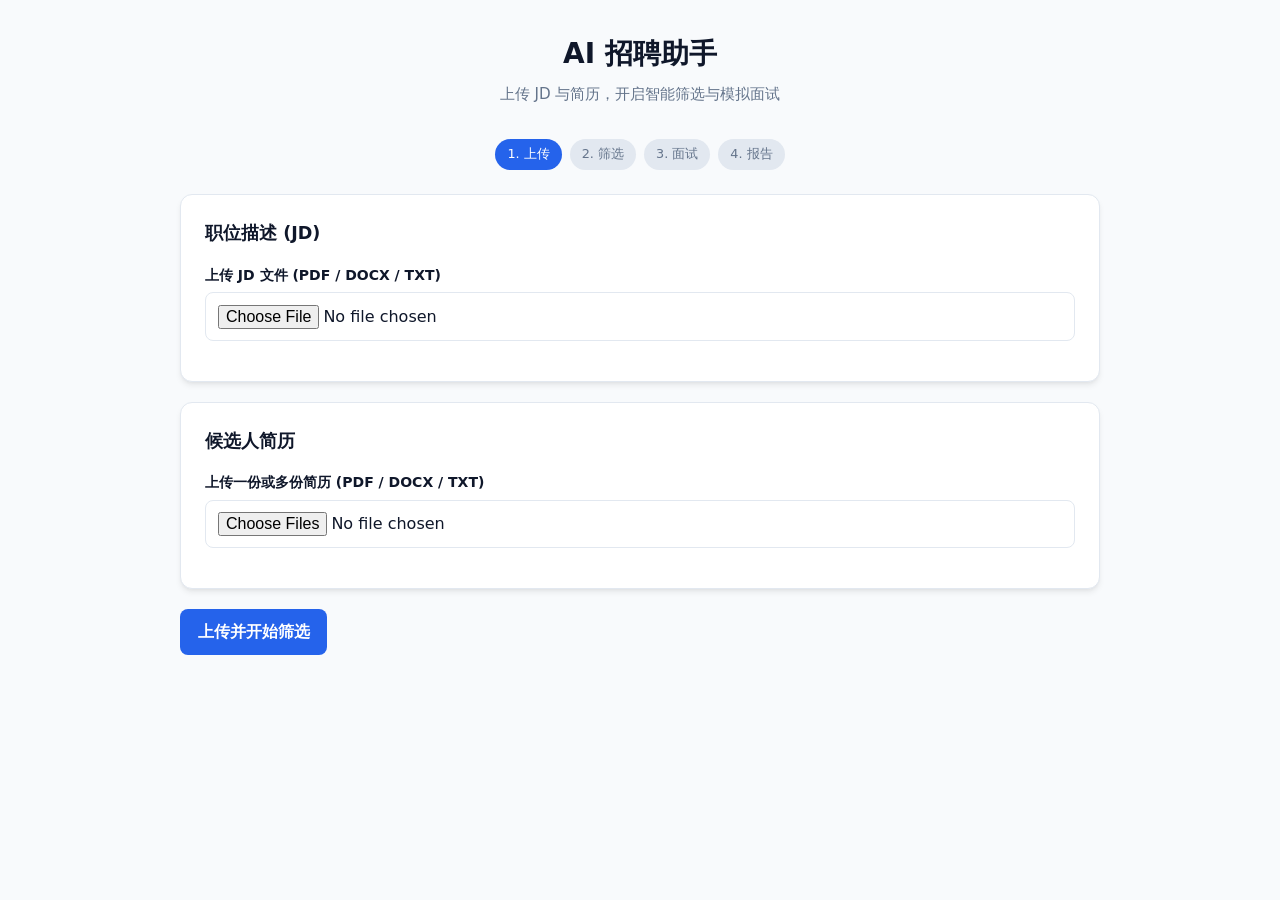
==== static/index.html @ 5da3c69c "MVP方案" ====
<!DOCTYPE html>
<html lang="zh-CN">
<head>
  <meta charset="UTF-8" />
  <meta name="viewport" content="width=device-width, initial-scale=1.0" />
  <title>AI 招聘助手 - 上传</title>
  <link rel="stylesheet" href="/static/css/style.css" />
</head>
<body>
  <div class="container">
    <header>
      <h1>AI 招聘助手</h1>
      <p>上传 JD 与简历，开启智能筛选与模拟面试</p>
    </header>

    <nav class="steps">
      <span class="step active">1. 上传</span>
      <span class="step">2. 筛选</span>
      <span class="step">3. 面试</span>
      <span class="step">4. 报告</span>
    </nav>

    <div class="card">
      <h2>职位描述 (JD)</h2>
      <div class="field">
        <label for="jd-file">上传 JD 文件 (PDF / DOCX / TXT)</label>
        <input type="file" id="jd-file" accept=".pdf,.docx,.txt" />
      </div>
    </div>

    <div class="card">
      <h2>候选人简历</h2>
      <div class="field">
        <label for="resume-files">上传一份或多份简历 (PDF / DOCX / TXT)</label>
        <input type="file" id="resume-files" accept=".pdf,.docx,.txt" multiple />
      </div>
    </div>

    <div class="actions">
      <button id="submit-btn" class="btn btn-primary">上传并开始筛选</button>
    </div>
  </div>

  <script type="module">
    import { showToast, apiRequest } from "/static/js/api.js";

    const submitBtn = document.getElementById("submit-btn");

    submitBtn.addEventListener("click", async () => {
      const jdFile = document.getElementById("jd-file").files[0];
      const resumeFiles = document.getElementById("resume-files").files;

      if (!jdFile) {
        showToast("请先上传 JD 文件", true);
        return;
      }
      if (!resumeFiles.length) {
        showToast("请至少上传一份简历", true);
        return;
      }

      submitBtn.disabled = true;
      submitBtn.innerHTML = '<span class="spinner"></span> 处理中...';

      try {
        const jdForm = new FormData();
        jdForm.append("file", jdFile);
        const job = await apiRequest("/api/jobs", { method: "POST", body: jdForm });

        const resumeForm = new FormData();
        for (const f of resumeFiles) resumeForm.append("files", f);
        await apiRequest(`/api/resumes?job_id=${job.id}`, {
          method: "POST",
          body: resumeForm,
        });

        await apiRequest(`/api/screen/${job.id}`, { method: "POST" });
        window.location.href = `/screening.html?job_id=${job.id}`;
      } catch (err) {
        showToast(err.message, true);
        submitBtn.disabled = false;
        submitBtn.textContent = "上传并开始筛选";
      }
    });
  </script>
</body>
</html>
---- static/css/style.css ----
/* AI Recruitment Assistant - shared styles */
:root {
  --primary: #2563eb;
  --primary-dark: #1d4ed8;
  --bg: #f8fafc;
  --surface: #ffffff;
  --text: #0f172a;
  --muted: #64748b;
  --border: #e2e8f0;
  --success: #16a34a;
  --warning: #d97706;
  --danger: #dc2626;
  --shadow: 0 4px 6px -1px rgb(0 0 0 / 0.08), 0 2px 4px -2px rgb(0 0 0 / 0.06);
  --radius: 12px;
}

* {
  box-sizing: border-box;
  margin: 0;
  padding: 0;
}

body {
  font-family: "Segoe UI", system-ui, -apple-system, sans-serif;
  background: var(--bg);
  color: var(--text);
  line-height: 1.6;
  min-height: 100vh;
}

.container {
  max-width: 960px;
  margin: 0 auto;
  padding: 2rem 1.25rem 3rem;
}

header {
  text-align: center;
  margin-bottom: 2rem;
}

header h1 {
  font-size: 1.75rem;
  font-weight: 700;
  margin-bottom: 0.35rem;
}

header p {
  color: var(--muted);
  font-size: 0.95rem;
}

.card {
  background: var(--surface);
  border: 1px solid var(--border);
  border-radius: var(--radius);
  box-shadow: var(--shadow);
  padding: 1.5rem;
  margin-bottom: 1.25rem;
}

.card h2 {
  font-size: 1.1rem;
  margin-bottom: 1rem;
}

label {
  display: block;
  font-weight: 600;
  font-size: 0.875rem;
  margin-bottom: 0.4rem;
}

input[type="file"],
select,
textarea {
  width: 100%;
  padding: 0.65rem 0.75rem;
  border: 1px solid var(--border);
  border-radius: 8px;
  font: inherit;
  background: #fff;
}

textarea {
  min-height: 100px;
  resize: vertical;
}

.field {
  margin-bottom: 1rem;
}

.btn {
  display: inline-flex;
  align-items: center;
  justify-content: center;
  gap: 0.4rem;
  padding: 0.65rem 1.1rem;
  border: none;
  border-radius: 8px;
  font: inherit;
  font-weight: 600;
  cursor: pointer;
  transition: background 0.15s, opacity 0.15s;
}

.btn:disabled {
  opacity: 0.55;
  cursor: not-allowed;
}

.btn-primary {
  background: var(--primary);
  color: #fff;
}

.btn-primary:hover:not(:disabled) {
  background: var(--primary-dark);
}

.btn-secondary {
  background: #e2e8f0;
  color: var(--text);
}

.btn-danger {
  background: var(--danger);
  color: #fff;
}

.actions {
  display: flex;
  flex-wrap: wrap;
  gap: 0.75rem;
  margin-top: 1rem;
}

.toast {
  position: fixed;
  bottom: 1.5rem;
  right: 1.5rem;
  background: #1e293b;
  color: #fff;
  padding: 0.75rem 1rem;
  border-radius: 8px;
  font-size: 0.875rem;
  opacity: 0;
  transform: translateY(8px);
  transition: all 0.2s;
  z-index: 1000;
  max-width: 360px;
}

.toast.show {
  opacity: 1;
  transform: translateY(0);
}

.toast.error {
  background: var(--danger);
}

.spinner {
  display: inline-block;
  width: 1rem;
  height: 1rem;
  border: 2px solid rgba(255, 255, 255, 0.35);
  border-top-color: #fff;
  border-radius: 50%;
  animation: spin 0.7s linear infinite;
}

@keyframes spin {
  to { transform: rotate(360deg); }
}

table {
  width: 100%;
  border-collapse: collapse;
  font-size: 0.9rem;
}

th, td {
  padding: 0.75rem;
  text-align: left;
  border-bottom: 1px solid var(--border);
  vertical-align: top;
}

th {
  font-size: 0.8rem;
  text-transform: uppercase;
  letter-spacing: 0.03em;
  color: var(--muted);
}

.badge {
  display: inline-block;
  padding: 0.15rem 0.55rem;
  border-radius: 999px;
  font-size: 0.75rem;
  font-weight: 600;
}

.badge-success {
  background: #dcfce7;
  color: var(--success);
}

.badge-warning {
  background: #fef3c7;
  color: var(--warning);
}

.badge-muted {
  background: #f1f5f9;
  color: var(--muted);
}

.score {
  font-weight: 700;
  font-size: 1.1rem;
}

.score-high { color: var(--success); }
.score-mid { color: var(--warning); }
.score-low { color: var(--danger); }

/* Chat UI */
.chat-layout {
  display: flex;
  flex-direction: column;
  height: calc(100vh - 180px);
  min-height: 420px;
}

.chat-meta {
  display: flex;
  flex-wrap: wrap;
  gap: 1rem;
  font-size: 0.875rem;
  color: var(--muted);
  margin-bottom: 0.75rem;
}

.chat-window {
  flex: 1;
  overflow-y: auto;
  border: 1px solid var(--border);
  border-radius: var(--radius);
  padding: 1rem;
  background: #f1f5f9;
  margin-bottom: 1rem;
}

.message {
  max-width: 85%;
  padding: 0.75rem 1rem;
  border-radius: 12px;
  margin-bottom: 0.75rem;
  white-space: pre-wrap;
  word-break: break-word;
}

.message.assistant {
  background: #fff;
  border: 1px solid var(--border);
  margin-right: auto;
}

.message.user {
  background: var(--primary);
  color: #fff;
  margin-left: auto;
}

.message.system {
  background: transparent;
  color: var(--muted);
  font-size: 0.8rem;
  text-align: center;
  max-width: 100%;
}

.chat-input-row {
  display: flex;
  gap: 0.75rem;
}

.chat-input-row textarea {
  flex: 1;
  min-height: 56px;
}

/* Report */
.report-grid {
  display: grid;
  gap: 1rem;
}

.report-section h3 {
  font-size: 0.95rem;
  margin-bottom: 0.5rem;
  color: var(--primary);
}

.report-section p {
  color: var(--text);
}

.report-section ul {
  padding-left: 1.25rem;
}

.recommendation {
  font-size: 1.25rem;
  font-weight: 700;
  text-transform: uppercase;
}

.recommendation.hire { color: var(--success); }
.recommendation.hold { color: var(--warning); }
.recommendation.reject { color: var(--danger); }

.steps {
  display: flex;
  justify-content: center;
  gap: 0.5rem;
  margin-bottom: 1.5rem;
  flex-wrap: wrap;
}

.step {
  padding: 0.35rem 0.75rem;
  border-radius: 999px;
  font-size: 0.8rem;
  background: #e2e8f0;
  color: var(--muted);
}

.step.active {
  background: var(--primary);
  color: #fff;
}

@media (max-width: 640px) {
  .container { padding: 1rem; }
  table { font-size: 0.8rem; }
  th, td { padding: 0.5rem; }
}
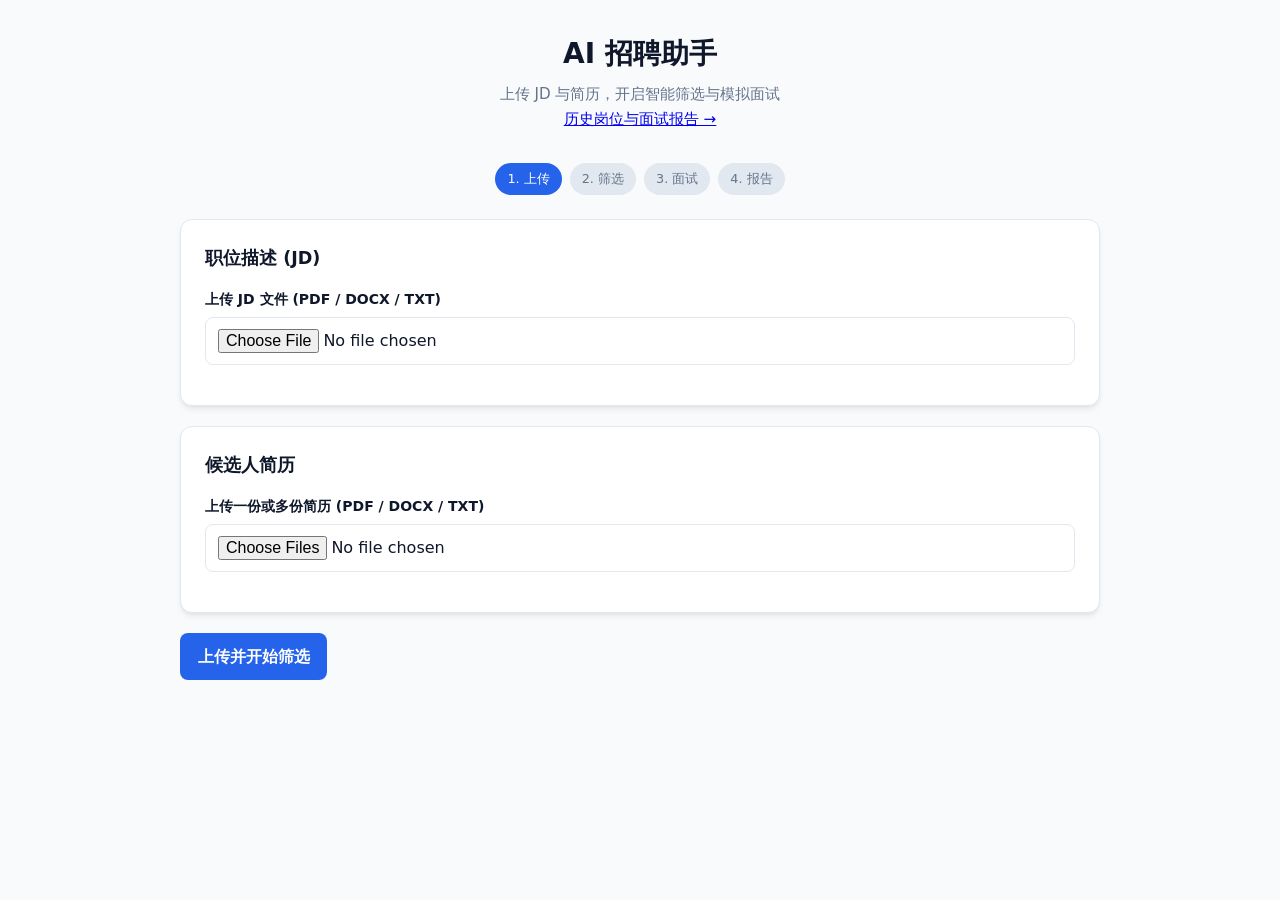
==== commit 3c8212d5: "持久化列表 + 打分可追踪 + 输入安全" ====
--- a/static/index.html
+++ b/static/index.html
@@ -11,6 +11,7 @@
     <header>
       <h1>AI 招聘助手</h1>
       <p>上传 JD 与简历，开启智能筛选与模拟面试</p>
+      <p><a href="/history.html">历史岗位与面试报告 →</a></p>
     </header>
 
     <nav class="steps">
--- a/static/css/style.css
+++ b/static/css/style.css
@@ -293,6 +293,124 @@
   min-height: 56px;
 }
 
+/* Interview layout with live sidebar */
+.interview-page .container {
+  max-width: 1200px;
+}
+
+.interview-grid {
+  display: grid;
+  grid-template-columns: 1fr 280px;
+  gap: 1rem;
+  align-items: start;
+}
+
+@media (max-width: 900px) {
+  .interview-grid {
+    grid-template-columns: 1fr;
+  }
+  .live-sidebar.collapsed .live-content {
+    display: none;
+  }
+}
+
+.typing-indicator {
+  font-size: 0.85rem;
+  color: var(--muted);
+  margin-bottom: 0.5rem;
+  font-style: italic;
+}
+
+.typing-indicator.hidden {
+  display: none;
+}
+
+.live-sidebar {
+  position: sticky;
+  top: 1rem;
+}
+
+.live-sidebar.collapsed {
+  min-height: auto;
+}
+
+.live-header {
+  display: flex;
+  justify-content: space-between;
+  align-items: center;
+  margin-bottom: 0.75rem;
+}
+
+.live-header h3 {
+  font-size: 1rem;
+  margin: 0;
+}
+
+.btn-sm {
+  padding: 0.25rem 0.5rem;
+  font-size: 0.75rem;
+}
+
+.live-scores {
+  display: grid;
+  grid-template-columns: 1fr 1fr;
+  gap: 0.5rem;
+  margin-bottom: 1rem;
+}
+
+.live-score-item {
+  background: #f1f5f9;
+  border-radius: var(--radius);
+  padding: 0.5rem;
+  text-align: center;
+}
+
+.live-score-item .label {
+  display: block;
+  font-size: 0.7rem;
+  color: var(--muted);
+}
+
+.live-score-item .value {
+  font-size: 1.5rem;
+  font-weight: 700;
+  color: var(--primary);
+}
+
+.live-section h4 {
+  font-size: 0.85rem;
+  margin: 0.5rem 0 0.25rem;
+  color: var(--primary);
+}
+
+.live-section ul {
+  font-size: 0.8rem;
+  padding-left: 1rem;
+  margin: 0;
+}
+
+.live-placeholder,
+.live-updated {
+  font-size: 0.8rem;
+  color: var(--muted);
+}
+
+.eval-log-item {
+  border-left: 3px solid var(--border);
+  padding: 0.5rem 0.75rem;
+  margin-bottom: 0.5rem;
+  background: #f8fafc;
+  font-size: 0.85rem;
+}
+
+.eval-log-item.weak {
+  border-left-color: var(--danger);
+}
+
+.eval-log-item.mismatch {
+  border-left-color: var(--warning);
+}
+
 /* Report */
 .report-grid {
   display: grid;
@@ -322,6 +440,103 @@
 .recommendation.hire { color: var(--success); }
 .recommendation.hold { color: var(--warning); }
 .recommendation.reject { color: var(--danger); }
+
+.hidden { display: none; }
+
+.muted { color: var(--muted); }
+.small { font-size: 0.8rem; }
+
+.decision-summary {
+  margin: 0.5rem 0;
+  font-size: 0.875rem;
+  color: var(--text);
+}
+
+.dim-bars { margin: 0.5rem 0; }
+.dim-row {
+  display: grid;
+  grid-template-columns: 48px 1fr 28px;
+  gap: 0.5rem;
+  align-items: center;
+  font-size: 0.75rem;
+  margin-bottom: 0.25rem;
+}
+.dim-track {
+  height: 6px;
+  background: #e2e8f0;
+  border-radius: 999px;
+  overflow: hidden;
+}
+.dim-fill {
+  height: 100%;
+  background: var(--primary);
+  border-radius: 999px;
+}
+
+.skill-tags { display: flex; flex-wrap: wrap; gap: 0.35rem; margin: 0.5rem 0; }
+.skill-tag {
+  background: #eff6ff;
+  color: var(--primary);
+  padding: 0.15rem 0.5rem;
+  border-radius: 999px;
+  font-size: 0.75rem;
+}
+
+.detail-panel {
+  background: #f8fafc;
+  border-radius: 8px;
+  padding: 1rem;
+  margin: 0.25rem 0;
+}
+.detail-panel h4 {
+  font-size: 0.9rem;
+  margin: 0.75rem 0 0.35rem;
+  color: var(--primary);
+}
+.followup-list, .reason-list, .gap-list {
+  padding-left: 1.25rem;
+  font-size: 0.875rem;
+}
+.followup-list li { margin-bottom: 0.65rem; }
+
+.drawer-overlay {
+  display: none;
+  position: fixed;
+  inset: 0;
+  background: rgba(0,0,0,0.45);
+  z-index: 200;
+  align-items: center;
+  justify-content: center;
+  padding: 1rem;
+}
+.drawer {
+  max-width: 720px;
+  width: 100%;
+  max-height: 85vh;
+  display: flex;
+  flex-direction: column;
+  margin: 0;
+}
+.drawer-header {
+  display: flex;
+  justify-content: space-between;
+  align-items: center;
+  margin-bottom: 0.75rem;
+}
+.drawer-body {
+  overflow-y: auto;
+  flex: 1;
+}
+.question-card {
+  border: 1px solid var(--border);
+  border-radius: 8px;
+  padding: 0.75rem 1rem;
+  margin-bottom: 0.75rem;
+  background: #fff;
+}
+.q-head { display: flex; gap: 0.5rem; align-items: center; margin-bottom: 0.35rem; }
+.q-num { font-weight: 700; color: var(--primary); }
+.q-text { margin-bottom: 0.35rem; }
 
 .steps {
   display: flex;
@@ -344,6 +559,32 @@
   color: #fff;
 }
 
+.timeline-item {
+  border-left: 3px solid var(--primary);
+  padding: 0.5rem 0.75rem;
+  margin-bottom: 0.75rem;
+  background: #f8fafc;
+  font-size: 0.85rem;
+}
+.timeline-item.weak { border-left-color: var(--danger); }
+.adjustment-list {
+  margin: 0.5rem 0 0;
+  padding-left: 1.25rem;
+  font-size: 0.8rem;
+}
+.delta {
+  display: inline-block;
+  font-weight: 700;
+  font-size: 0.75rem;
+  padding: 0.1rem 0.35rem;
+  border-radius: 4px;
+}
+.delta.positive { background: #dcfce7; color: var(--success); }
+.delta.negative { background: #fee2e2; color: var(--danger); }
+.delta.neutral { background: #e2e8f0; color: var(--muted); }
+.clickable-row { cursor: pointer; }
+.clickable-row:hover { background: #f1f5f9; }
+
 @media (max-width: 640px) {
   .container { padding: 1rem; }
   table { font-size: 0.8rem; }
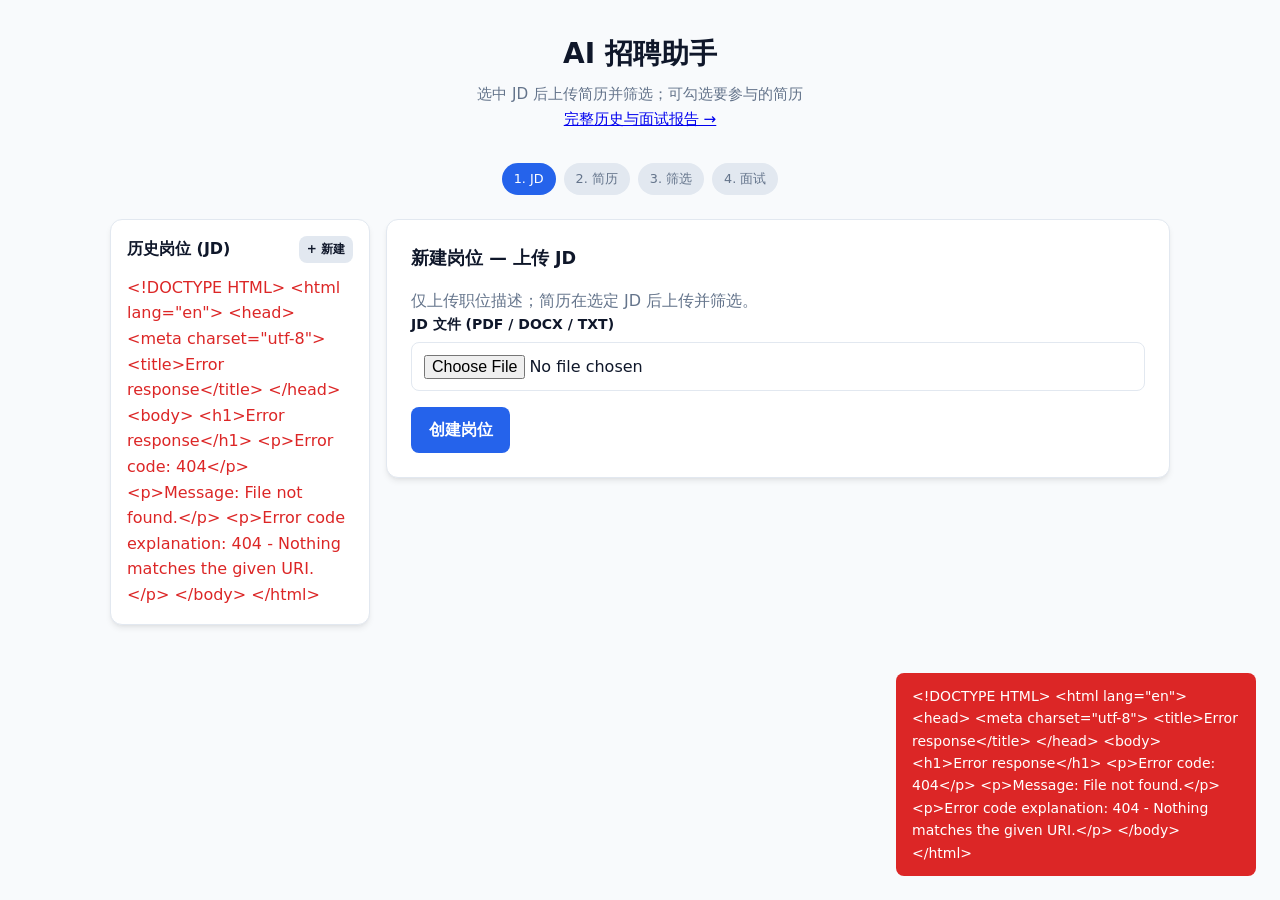
==== commit 69ecd311: "新增历史岗位列表" ====
--- a/static/index.html
+++ b/static/index.html
@@ -7,82 +7,79 @@
   <link rel="stylesheet" href="/static/css/style.css" />
 </head>
 <body>
-  <div class="container">
+  <div class="container home-page">
     <header>
       <h1>AI 招聘助手</h1>
-      <p>上传 JD 与简历，开启智能筛选与模拟面试</p>
-      <p><a href="/history.html">历史岗位与面试报告 →</a></p>
+      <p>选中 JD 后上传简历并筛选；可勾选要参与的简历</p>
+      <p><a href="/history.html">完整历史与面试报告 →</a></p>
     </header>
 
     <nav class="steps">
-      <span class="step active">1. 上传</span>
-      <span class="step">2. 筛选</span>
-      <span class="step">3. 面试</span>
-      <span class="step">4. 报告</span>
+      <span class="step active">1. JD</span>
+      <span class="step">2. 简历</span>
+      <span class="step">3. 筛选</span>
+      <span class="step">4. 面试</span>
     </nav>
 
-    <div class="card">
-      <h2>职位描述 (JD)</h2>
-      <div class="field">
-        <label for="jd-file">上传 JD 文件 (PDF / DOCX / TXT)</label>
-        <input type="file" id="jd-file" accept=".pdf,.docx,.txt" />
-      </div>
-    </div>
+    <div class="home-layout">
+      <aside class="card job-sidebar" id="job-sidebar">
+        <div class="sidebar-header">
+          <h2>历史岗位 (JD)</h2>
+          <button type="button" id="new-job-btn" class="btn btn-secondary btn-sm">+ 新建</button>
+        </div>
+        <div id="job-list" class="job-list">
+          <p class="muted">加载中...</p>
+        </div>
+      </aside>
 
-    <div class="card">
-      <h2>候选人简历</h2>
-      <div class="field">
-        <label for="resume-files">上传一份或多份简历 (PDF / DOCX / TXT)</label>
-        <input type="file" id="resume-files" accept=".pdf,.docx,.txt" multiple />
-      </div>
-    </div>
+      <main class="home-main">
+        <div id="panel-new" class="home-panel">
+          <div class="card">
+            <h2>新建岗位 — 上传 JD</h2>
+            <p class="muted">仅上传职位描述；简历在选定 JD 后上传并筛选。</p>
+            <div class="field">
+              <label for="jd-file">JD 文件 (PDF / DOCX / TXT)</label>
+              <input type="file" id="jd-file" accept=".pdf,.docx,.txt" />
+            </div>
+            <div class="actions">
+              <button id="submit-new-btn" class="btn btn-primary">创建岗位</button>
+            </div>
+          </div>
+        </div>
 
-    <div class="actions">
-      <button id="submit-btn" class="btn btn-primary">上传并开始筛选</button>
+        <div id="panel-existing" class="home-panel hidden">
+          <div class="card" id="selected-job-card">
+            <h2 id="selected-job-title">—</h2>
+            <p class="muted" id="selected-job-meta"></p>
+            <p id="selected-job-summary" class="jd-summary-preview"></p>
+          </div>
+
+          <div class="card">
+            <h2>简历与筛选</h2>
+            <p class="muted">上传新简历或勾选已有简历，一次完成筛选。</p>
+            <div class="field">
+              <label for="resume-files-existing">选择文件 (PDF / DOCX / TXT，可多选)</label>
+              <input type="file" id="resume-files-existing" accept=".pdf,.docx,.txt" multiple />
+            </div>
+            <div class="resume-list-header">
+              <h3 class="resume-list-subtitle">参与本次筛选的简历</h3>
+              <label class="select-all-label">
+                <input type="checkbox" id="select-all-resumes" /> 全选
+              </label>
+            </div>
+            <div id="resume-list" class="resume-select-list">
+              <p class="muted">暂无简历，请选择文件后点击「上传并筛选」。</p>
+            </div>
+            <div class="actions">
+              <button id="upload-and-screen-btn" class="btn btn-primary" disabled>上传并筛选</button>
+              <button id="enter-screen-btn" class="btn btn-secondary hidden">查看筛选结果</button>
+            </div>
+          </div>
+        </div>
+      </main>
     </div>
   </div>
 
-  <script type="module">
-    import { showToast, apiRequest } from "/static/js/api.js";
-
-    const submitBtn = document.getElementById("submit-btn");
-
-    submitBtn.addEventListener("click", async () => {
-      const jdFile = document.getElementById("jd-file").files[0];
-      const resumeFiles = document.getElementById("resume-files").files;
-
-      if (!jdFile) {
-        showToast("请先上传 JD 文件", true);
-        return;
-      }
-      if (!resumeFiles.length) {
-        showToast("请至少上传一份简历", true);
-        return;
-      }
-
-      submitBtn.disabled = true;
-      submitBtn.innerHTML = '<span class="spinner"></span> 处理中...';
-
-      try {
-        const jdForm = new FormData();
-        jdForm.append("file", jdFile);
-        const job = await apiRequest("/api/jobs", { method: "POST", body: jdForm });
-
-        const resumeForm = new FormData();
-        for (const f of resumeFiles) resumeForm.append("files", f);
-        await apiRequest(`/api/resumes?job_id=${job.id}`, {
-          method: "POST",
-          body: resumeForm,
-        });
-
-        await apiRequest(`/api/screen/${job.id}`, { method: "POST" });
-        window.location.href = `/screening.html?job_id=${job.id}`;
-      } catch (err) {
-        showToast(err.message, true);
-        submitBtn.disabled = false;
-        submitBtn.textContent = "上传并开始筛选";
-      }
-    });
-  </script>
+  <script type="module" src="/static/js/home.js"></script>
 </body>
 </html>
--- a/static/css/style.css
+++ b/static/css/style.css
@@ -293,6 +293,200 @@
   min-height: 56px;
 }
 
+.voice-transport-bar {
+  display: flex;
+  align-items: center;
+  gap: 1rem;
+  margin-bottom: 0.5rem;
+  font-size: 0.9rem;
+}
+
+.transport-toggle {
+  display: inline-flex;
+  align-items: center;
+  gap: 0.35rem;
+  cursor: pointer;
+}
+
+.voice-status {
+  color: var(--muted);
+  font-size: 0.85rem;
+}
+
+.btn-voice {
+  flex: 1;
+  min-height: 56px;
+  user-select: none;
+  touch-action: none;
+}
+
+.btn-voice.recording {
+  background: #c0392b;
+  border-color: #c0392b;
+}
+
+/* Home page — job history sidebar */
+.home-page.container {
+  max-width: 1100px;
+}
+
+.home-layout {
+  display: grid;
+  grid-template-columns: 260px 1fr;
+  gap: 1rem;
+  align-items: start;
+}
+
+.job-sidebar {
+  padding: 1rem;
+  position: sticky;
+  top: 1rem;
+  max-height: calc(100vh - 2rem);
+  overflow: auto;
+}
+
+.sidebar-header {
+  display: flex;
+  align-items: center;
+  justify-content: space-between;
+  margin-bottom: 0.75rem;
+}
+
+.sidebar-header h2 {
+  font-size: 1rem;
+  margin: 0;
+}
+
+.job-list {
+  display: flex;
+  flex-direction: column;
+  gap: 0.5rem;
+}
+
+.job-list-item {
+  display: flex;
+  flex-direction: column;
+  align-items: flex-start;
+  gap: 0.2rem;
+  width: 100%;
+  text-align: left;
+  padding: 0.65rem 0.75rem;
+  border: 1px solid var(--border);
+  border-radius: 8px;
+  background: var(--bg);
+  cursor: pointer;
+  font: inherit;
+  color: inherit;
+}
+
+.job-list-item:hover {
+  border-color: var(--primary);
+}
+
+.job-list-item.active {
+  border-color: var(--primary);
+  background: #eff6ff;
+}
+
+.job-list-title {
+  font-weight: 600;
+  font-size: 0.9rem;
+  line-height: 1.3;
+}
+
+.job-list-meta {
+  font-size: 0.75rem;
+}
+
+.job-list-summary {
+  font-size: 0.75rem;
+  color: var(--muted);
+  line-height: 1.35;
+}
+
+.home-main .home-panel.hidden {
+  display: none;
+}
+
+.jd-summary-preview {
+  margin-top: 0.75rem;
+  font-size: 0.9rem;
+  color: var(--muted);
+  line-height: 1.5;
+}
+
+.resume-list-header {
+  display: flex;
+  align-items: center;
+  justify-content: space-between;
+  margin-bottom: 0.75rem;
+}
+
+.resume-list-header h2 {
+  margin: 0;
+  font-size: 1.1rem;
+}
+
+.resume-list-subtitle {
+  margin: 0;
+  font-size: 0.95rem;
+  font-weight: 600;
+}
+
+.select-all-label {
+  display: inline-flex;
+  align-items: center;
+  gap: 0.35rem;
+  font-size: 0.875rem;
+  cursor: pointer;
+}
+
+.resume-select-list {
+  display: flex;
+  flex-direction: column;
+  gap: 0.5rem;
+  max-height: 280px;
+  overflow-y: auto;
+  margin-bottom: 1rem;
+}
+
+.resume-select-item {
+  display: flex;
+  align-items: flex-start;
+  gap: 0.65rem;
+  padding: 0.65rem 0.75rem;
+  border: 1px solid var(--border);
+  border-radius: 8px;
+  cursor: pointer;
+}
+
+.resume-select-item:hover {
+  border-color: var(--primary);
+}
+
+.resume-select-body {
+  display: flex;
+  flex-direction: column;
+  gap: 0.15rem;
+  font-size: 0.875rem;
+}
+
+.resume-select-body .badge {
+  align-self: flex-start;
+  margin-top: 0.25rem;
+}
+
+@media (max-width: 900px) {
+  .home-layout {
+    grid-template-columns: 1fr;
+  }
+
+  .job-sidebar {
+    position: static;
+    max-height: none;
+  }
+}
+
 /* Interview layout with live sidebar */
 .interview-page .container {
   max-width: 1200px;
@@ -585,6 +779,11 @@
 .clickable-row { cursor: pointer; }
 .clickable-row:hover { background: #f1f5f9; }
 
+.rating-buttons { display: flex; gap: 0.35rem; flex-wrap: wrap; margin: 0.35rem 0; }
+.feedback-section { border-top: 1px solid var(--border); padding-top: 1rem; }
+.feedback-thanks { color: var(--success); margin-bottom: 0.5rem; }
+.star-display { color: #f59e0b; letter-spacing: 0.1em; }
+
 @media (max-width: 640px) {
   .container { padding: 1rem; }
   table { font-size: 0.8rem; }
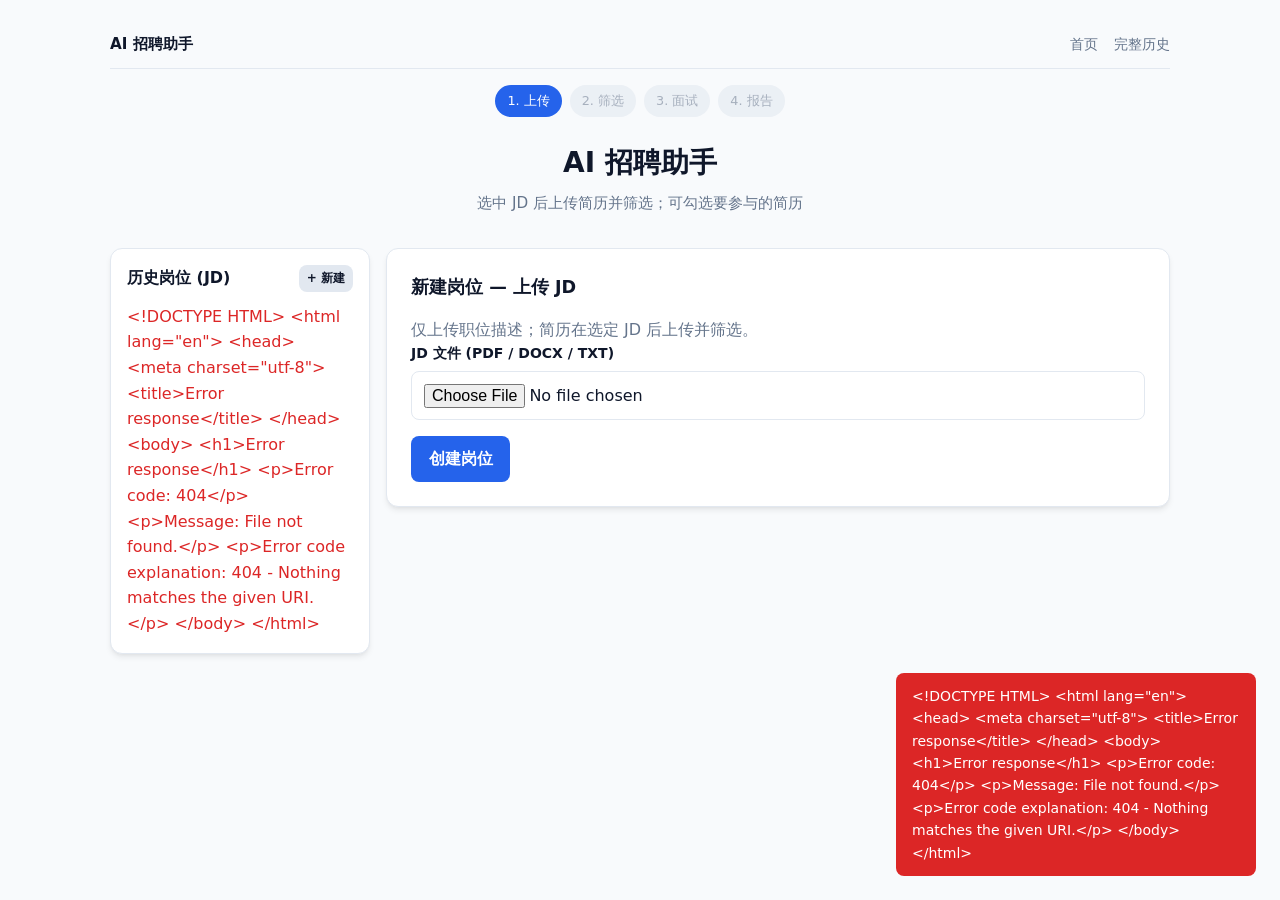
==== commit 1b46dd28: "新增返回上一步功能" ====
--- a/static/index.html
+++ b/static/index.html
@@ -8,18 +8,11 @@
 </head>
 <body>
   <div class="container home-page">
+    <div id="app-nav"></div>
     <header>
       <h1>AI 招聘助手</h1>
       <p>选中 JD 后上传简历并筛选；可勾选要参与的简历</p>
-      <p><a href="/history.html">完整历史与面试报告 →</a></p>
     </header>
-
-    <nav class="steps">
-      <span class="step active">1. JD</span>
-      <span class="step">2. 简历</span>
-      <span class="step">3. 筛选</span>
-      <span class="step">4. 面试</span>
-    </nav>
 
     <div class="home-layout">
       <aside class="card job-sidebar" id="job-sidebar">
--- a/static/css/style.css
+++ b/static/css/style.css
@@ -363,6 +363,41 @@
   gap: 0.5rem;
 }
 
+.job-list-row {
+  display: flex;
+  align-items: stretch;
+  gap: 0.35rem;
+}
+
+.job-list-row .job-list-item {
+  flex: 1;
+  min-width: 0;
+}
+
+.job-list-row.active .job-list-item {
+  border-color: var(--primary);
+  background: #eff6ff;
+}
+
+.job-delete-btn {
+  flex-shrink: 0;
+  width: 2rem;
+  border: 1px solid var(--border);
+  border-radius: 8px;
+  background: var(--bg);
+  color: var(--muted);
+  cursor: pointer;
+  font-size: 1.1rem;
+  line-height: 1;
+  padding: 0;
+}
+
+.job-delete-btn:hover {
+  border-color: var(--danger);
+  color: var(--danger);
+  background: #fef2f2;
+}
+
 .job-list-item {
   display: flex;
   flex-direction: column;
@@ -383,11 +418,6 @@
   border-color: var(--primary);
 }
 
-.job-list-item.active {
-  border-color: var(--primary);
-  background: #eff6ff;
-}
-
 .job-list-title {
   font-weight: 600;
   font-size: 0.9rem;
@@ -740,17 +770,81 @@
   flex-wrap: wrap;
 }
 
+.app-nav-global {
+  display: flex;
+  align-items: center;
+  justify-content: space-between;
+  gap: 0.75rem;
+  margin-bottom: 1rem;
+  padding-bottom: 0.75rem;
+  border-bottom: 1px solid var(--border);
+  flex-wrap: wrap;
+}
+
+.app-nav-brand {
+  font-weight: 700;
+  font-size: 0.95rem;
+  color: var(--text);
+  text-decoration: none;
+}
+
+.app-nav-brand:hover {
+  color: var(--primary);
+}
+
+.app-nav-links {
+  display: flex;
+  gap: 1rem;
+  font-size: 0.875rem;
+}
+
+.app-nav-links a {
+  color: var(--muted);
+  text-decoration: none;
+}
+
+.app-nav-links a:hover {
+  color: var(--primary);
+}
+
+.page-nav-actions {
+  display: flex;
+  flex-wrap: wrap;
+  gap: 0.5rem;
+  margin-bottom: 1.25rem;
+}
+
+.page-nav-back {
+  text-decoration: none;
+}
+
 .step {
   padding: 0.35rem 0.75rem;
   border-radius: 999px;
   font-size: 0.8rem;
   background: #e2e8f0;
   color: var(--muted);
+  text-decoration: none;
 }
 
 .step.active {
   background: var(--primary);
   color: #fff;
+}
+
+.step.clickable {
+  cursor: pointer;
+  color: var(--text);
+}
+
+.step.clickable:hover {
+  background: #cbd5e1;
+  color: var(--primary-dark);
+}
+
+.step.disabled {
+  opacity: 0.55;
+  cursor: not-allowed;
 }
 
 .timeline-item {
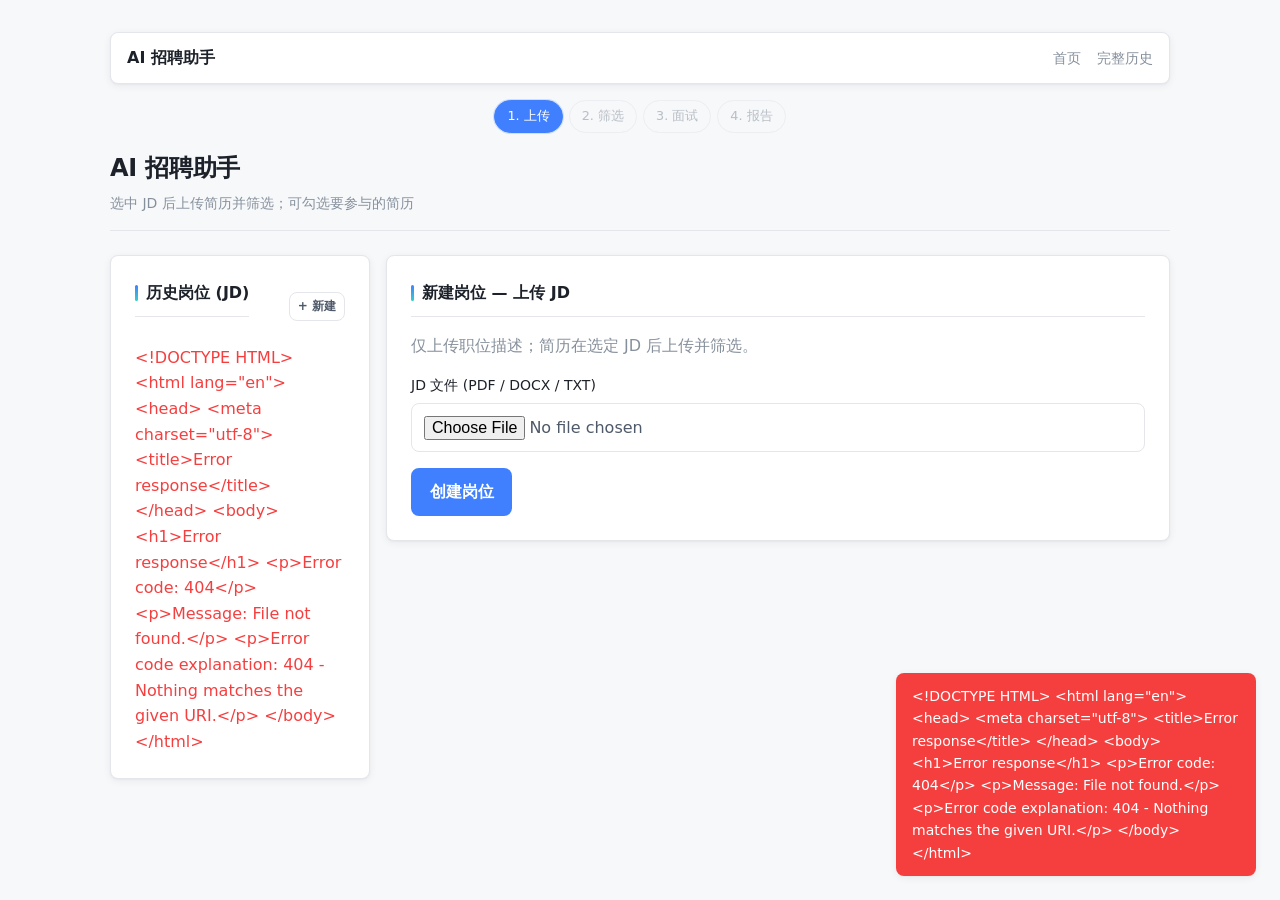
==== commit 9b1b0340: "优化整体UI" ====
--- a/static/index.html
+++ b/static/index.html
@@ -5,11 +5,12 @@
   <meta name="viewport" content="width=device-width, initial-scale=1.0" />
   <title>AI 招聘助手 - 上传</title>
   <link rel="stylesheet" href="/static/css/style.css" />
+  <link rel="stylesheet" href="/static/css/app-ui.css" />
 </head>
-<body>
+<body class="app-page">
   <div class="container home-page">
     <div id="app-nav"></div>
-    <header>
+    <header class="page-header">
       <h1>AI 招聘助手</h1>
       <p>选中 JD 后上传简历并筛选；可勾选要参与的简历</p>
     </header>
@@ -73,6 +74,17 @@
     </div>
   </div>
 
+  <div id="screen-progress-modal" class="modal-overlay hidden">
+    <div class="card modal-card">
+      <h2>简历筛选中</h2>
+      <p id="screen-progress-summary" class="muted">准备中…</p>
+      <div class="progress-track">
+        <div id="screen-progress-bar" class="progress-fill" style="width:0%"></div>
+      </div>
+      <ul id="screen-progress-list" class="batch-progress-list"></ul>
+    </div>
+  </div>
+
   <script type="module" src="/static/js/home.js"></script>
 </body>
 </html>
--- a/static/css/style.css
+++ b/static/css/style.css
@@ -1,17 +1,19 @@
 /* AI Recruitment Assistant - shared styles */
 :root {
-  --primary: #2563eb;
-  --primary-dark: #1d4ed8;
-  --bg: #f8fafc;
+  --primary: #4080ff;
+  --primary-dark: #3060d0;
+  --accent: #36cfc9;
+  --bg: #f7f8fa;
   --surface: #ffffff;
-  --text: #0f172a;
-  --muted: #64748b;
-  --border: #e2e8f0;
-  --success: #16a34a;
-  --warning: #d97706;
-  --danger: #dc2626;
-  --shadow: 0 4px 6px -1px rgb(0 0 0 / 0.08), 0 2px 4px -2px rgb(0 0 0 / 0.06);
-  --radius: 12px;
+  --text: #1d2129;
+  --text-body: #4e5969;
+  --muted: #86909c;
+  --border: #e5e6eb;
+  --success: #00b42a;
+  --warning: #ff7d00;
+  --danger: #f53f3f;
+  --shadow: 0 2px 8px rgb(29 33 41 / 0.06), 0 1px 2px rgb(29 33 41 / 0.04);
+  --radius: 8px;
 }
 
 * {
@@ -21,9 +23,9 @@
 }
 
 body {
-  font-family: "Segoe UI", system-ui, -apple-system, sans-serif;
+  font-family: "Segoe UI", "PingFang SC", "Microsoft YaHei", system-ui, -apple-system, sans-serif;
   background: var(--bg);
-  color: var(--text);
+  color: var(--text-body);
   line-height: 1.6;
   min-height: 100vh;
 }
@@ -113,6 +115,7 @@
 .btn-primary {
   background: var(--primary);
   color: #fff;
+  border: 1px solid transparent;
 }
 
 .btn-primary:hover:not(:disabled) {
@@ -120,8 +123,9 @@
 }
 
 .btn-secondary {
-  background: #e2e8f0;
-  color: var(--text);
+  background: var(--surface);
+  color: var(--text-body);
+  border: 1px solid var(--border);
 }
 
 .btn-danger {
@@ -250,7 +254,7 @@
   border: 1px solid var(--border);
   border-radius: var(--radius);
   padding: 1rem;
-  background: #f1f5f9;
+  background: var(--bg);
   margin-bottom: 1rem;
 }
 
@@ -517,14 +521,10 @@
   }
 }
 
-/* Interview layout with live sidebar */
-.interview-page .container {
-  max-width: 1200px;
-}
-
+/* Interview layout with live sidebar — width rules in interview.css */
 .interview-grid {
   display: grid;
-  grid-template-columns: 1fr 280px;
+  grid-template-columns: minmax(0, 1fr) minmax(280px, 360px);
   gap: 1rem;
   align-items: start;
 }
@@ -563,6 +563,205 @@
   justify-content: space-between;
   align-items: center;
   margin-bottom: 0.75rem;
+  gap: 0.5rem;
+  flex-wrap: wrap;
+}
+
+.sidebar-tabs {
+  display: flex;
+  gap: 0.35rem;
+}
+
+.sidebar-tab {
+  border: 1px solid var(--border);
+  background: var(--bg);
+  border-radius: 999px;
+  padding: 0.25rem 0.65rem;
+  font-size: 0.75rem;
+  cursor: pointer;
+  color: var(--muted);
+}
+
+.sidebar-tab.active {
+  background: var(--primary);
+  color: #fff;
+  border-color: var(--primary);
+}
+
+.sidebar-panel.hidden {
+  display: none;
+}
+
+.agenda-section {
+  margin-bottom: 1rem;
+}
+
+.agenda-section h4 {
+  font-size: 0.85rem;
+  margin: 0 0 0.35rem;
+  color: var(--primary);
+}
+
+.agenda-meta,
+.agenda-topic {
+  font-size: 0.8rem;
+  color: var(--muted);
+}
+
+.agenda-list {
+  font-size: 0.8rem;
+  padding-left: 1.25rem;
+  margin: 0;
+}
+
+.agenda-question-card {
+  border: 1px solid var(--border);
+  border-radius: 8px;
+  padding: 0.5rem 0.65rem;
+  margin-bottom: 0.5rem;
+  font-size: 0.8rem;
+}
+
+.agenda-comp-list {
+  list-style: none;
+  padding: 0;
+  margin: 0;
+  font-size: 0.8rem;
+}
+
+.agenda-comp-list li {
+  margin-bottom: 0.35rem;
+}
+
+.comp-badge {
+  display: inline-block;
+  font-size: 0.7rem;
+  padding: 0.1rem 0.35rem;
+  border-radius: 4px;
+  margin-right: 0.25rem;
+}
+
+.comp-covered {
+  background: #dcfce7;
+  color: var(--success);
+}
+
+.comp-at_risk {
+  background: #fef9c3;
+  color: var(--warning);
+}
+
+.comp-uncovered {
+  background: #e2e8f0;
+  color: var(--muted);
+}
+
+.modal-overlay {
+  position: fixed;
+  inset: 0;
+  background: rgba(0, 0, 0, 0.45);
+  z-index: 200;
+  display: flex;
+  align-items: center;
+  justify-content: center;
+  padding: 1rem;
+}
+
+.modal-overlay.hidden {
+  display: none;
+}
+
+.modal-card {
+  width: min(480px, 100%);
+  margin: 0;
+}
+
+.progress-track {
+  height: 6px;
+  background: var(--border);
+  border-radius: 999px;
+  overflow: hidden;
+  margin: 1rem 0;
+}
+
+.progress-fill {
+  height: 100%;
+  background: linear-gradient(90deg, var(--primary), var(--accent));
+  transition: width 0.3s ease;
+}
+
+.batch-progress-list {
+  list-style: none;
+  padding: 0;
+  margin: 0;
+  max-height: 220px;
+  overflow-y: auto;
+}
+
+.report-generating {
+  padding: 0.5rem 0;
+}
+
+.report-generating h3 {
+  margin-top: 0;
+}
+
+.report-skeleton {
+  margin-top: 1.5rem;
+  display: flex;
+  flex-direction: column;
+  gap: 0.75rem;
+}
+
+.report-skeleton-block {
+  height: 1rem;
+  border-radius: 6px;
+  background: linear-gradient(90deg, #e2e8f0 25%, #f1f5f9 50%, #e2e8f0 75%);
+  background-size: 200% 100%;
+  animation: skeleton-shimmer 1.2s ease-in-out infinite;
+}
+
+.report-skeleton-block.short {
+  width: 55%;
+}
+
+.report-skeleton-block.medium {
+  width: 78%;
+}
+
+@keyframes skeleton-shimmer {
+  0% {
+    background-position: 200% 0;
+  }
+  100% {
+    background-position: -200% 0;
+  }
+}
+
+.report-failed {
+  text-align: center;
+  padding: 2rem 1rem;
+}
+
+.batch-item {
+  display: flex;
+  justify-content: space-between;
+  gap: 0.5rem;
+  font-size: 0.85rem;
+  padding: 0.4rem 0;
+  border-bottom: 1px solid var(--border);
+}
+
+.batch-item.batch-running span:last-child {
+  color: var(--primary);
+}
+
+.batch-item.batch-done span:last-child {
+  color: var(--success);
+}
+
+.batch-item.batch-failed span:last-child {
+  color: var(--danger);
 }
 
 .live-header h3 {
@@ -687,7 +886,7 @@
 }
 .dim-track {
   height: 6px;
-  background: #e2e8f0;
+  background: var(--border);
   border-radius: 999px;
   overflow: hidden;
 }
@@ -867,11 +1066,11 @@
   padding: 0.1rem 0.35rem;
   border-radius: 4px;
 }
-.delta.positive { background: #dcfce7; color: var(--success); }
-.delta.negative { background: #fee2e2; color: var(--danger); }
-.delta.neutral { background: #e2e8f0; color: var(--muted); }
+.delta.positive { background: rgb(0 180 42 / 0.12); color: var(--success); }
+.delta.negative { background: rgb(245 63 63 / 0.12); color: var(--danger); }
+.delta.neutral { background: var(--border); color: var(--muted); }
 .clickable-row { cursor: pointer; }
-.clickable-row:hover { background: #f1f5f9; }
+.clickable-row:hover { background: rgb(64 128 255 / 0.06); }
 
 .rating-buttons { display: flex; gap: 0.35rem; flex-wrap: wrap; margin: 0.35rem 0; }
 .feedback-section { border-top: 1px solid var(--border); padding-top: 1rem; }
--- a/static/css/app-ui.css
+++ b/static/css/app-ui.css
@@ -0,0 +1,449 @@
+/* ═══════════════════════════════════════════════════════════
+   AIRecruit — 全局 UI（清爽科技商务风）
+   配色严格沿用设计令牌，仅布局/排版/视觉
+   ═══════════════════════════════════════════════════════════ */
+
+:root {
+  --primary-light: rgb(64 128 255 / 0.08);
+  --primary-ring: rgb(64 128 255 / 0.22);
+  --success-bg: rgb(0 180 42 / 0.1);
+  --warning-bg: rgb(255 125 0 / 0.1);
+  --danger-bg: rgb(245 63 63 / 0.1);
+  --space-xs: 0.5rem;
+  --space-sm: 0.75rem;
+  --space-md: 1rem;
+  --space-lg: 1.5rem;
+  --space-xl: 2rem;
+}
+
+/* ── 页面标题区 ── */
+.page-header {
+  text-align: left;
+  margin-bottom: var(--space-lg);
+  padding-bottom: var(--space-md);
+  border-bottom: 1px solid var(--border);
+}
+
+.page-header h1 {
+  font-size: 1.5rem;
+  font-weight: 600;
+  color: var(--text);
+  letter-spacing: -0.01em;
+  margin-bottom: 0.35rem;
+}
+
+.page-header p {
+  color: var(--muted);
+  font-size: 0.875rem;
+  line-height: 1.5;
+}
+
+/* ── 导航与步骤条 ── */
+.app-nav-global {
+  background: var(--surface);
+  border: 1px solid var(--border);
+  border-radius: var(--radius);
+  padding: 0.75rem 1rem;
+  margin-bottom: var(--space-md);
+  box-shadow: var(--shadow);
+}
+
+.app-nav-brand {
+  font-size: 1rem;
+  transition: color 0.2s ease;
+}
+
+.app-nav-links a {
+  transition: color 0.2s ease;
+}
+
+.app-nav-links a:focus-visible,
+.app-nav-brand:focus-visible {
+  outline: 2px solid var(--primary-ring);
+  outline-offset: 2px;
+  border-radius: 4px;
+}
+
+.steps {
+  gap: 0.375rem;
+  margin-bottom: var(--space-md);
+}
+
+.step {
+  background: var(--bg);
+  border: 1px solid var(--border);
+  color: var(--muted);
+  transition: background 0.2s ease, border-color 0.2s ease, color 0.2s ease;
+}
+
+.step.active {
+  border-color: var(--primary);
+  box-shadow: 0 0 0 1px var(--primary-ring);
+}
+
+.step.clickable:hover {
+  background: var(--primary-light);
+  border-color: rgb(64 128 255 / 0.35);
+  color: var(--primary);
+}
+
+.page-nav-actions {
+  margin-bottom: var(--space-md);
+}
+
+.page-nav-actions .btn {
+  transition: background 0.2s ease, border-color 0.2s ease, opacity 0.2s ease;
+}
+
+/* ── 卡片与区块 ── */
+.card {
+  padding: var(--space-lg);
+  margin-bottom: var(--space-md);
+  transition: box-shadow 0.2s ease;
+}
+
+.card h2 {
+  font-size: 1rem;
+  font-weight: 600;
+  color: var(--text);
+  margin-bottom: var(--space-md);
+  padding-bottom: 0.625rem;
+  border-bottom: 1px solid var(--border);
+  display: flex;
+  align-items: center;
+  gap: 0.5rem;
+}
+
+.card h2::before {
+  content: "";
+  display: inline-block;
+  width: 3px;
+  height: 1em;
+  background: linear-gradient(180deg, var(--primary), var(--accent));
+  border-radius: 2px;
+  flex-shrink: 0;
+}
+
+.card > p.muted:first-of-type,
+.card > .muted.small:first-of-type {
+  margin-bottom: var(--space-md);
+}
+
+/* ── 表单控件 ── */
+label {
+  color: var(--text);
+  font-weight: 500;
+}
+
+input[type="file"],
+select,
+textarea,
+input[type="text"],
+input[type="range"] {
+  border-radius: var(--radius);
+  color: var(--text-body);
+  transition: border-color 0.2s ease, box-shadow 0.2s ease;
+}
+
+input[type="file"]:focus,
+select:focus,
+textarea:focus,
+input[type="text"]:focus {
+  outline: none;
+  border-color: var(--primary);
+  box-shadow: 0 0 0 3px var(--primary-ring);
+}
+
+input[type="range"] {
+  accent-color: var(--primary);
+}
+
+.field {
+  margin-bottom: var(--space-md);
+}
+
+/* ── 按钮 ── */
+.btn {
+  border-radius: var(--radius);
+  transition: background 0.2s ease, border-color 0.2s ease, opacity 0.2s ease, box-shadow 0.2s ease;
+}
+
+.btn:focus-visible {
+  outline: 2px solid var(--primary-ring);
+  outline-offset: 2px;
+}
+
+.btn-primary:hover:not(:disabled) {
+  box-shadow: 0 2px 8px rgb(64 128 255 / 0.35);
+}
+
+.btn-secondary {
+  background: var(--surface);
+  color: var(--text-body);
+  border: 1px solid var(--border);
+}
+
+.btn-secondary:hover:not(:disabled) {
+  background: var(--bg);
+  border-color: rgb(64 128 255 / 0.35);
+  color: var(--primary);
+}
+
+/* ── 徽章与分数 ── */
+.badge-success {
+  background: var(--success-bg);
+}
+
+.badge-warning {
+  background: var(--warning-bg);
+}
+
+.badge-muted {
+  background: var(--bg);
+  border: 1px solid var(--border);
+}
+
+/* ── 数据表格 ── */
+.table-wrap {
+  overflow-x: auto;
+  margin: 0 -0.25rem;
+  padding: 0 0.25rem;
+}
+
+table {
+  font-size: 0.875rem;
+}
+
+th {
+  font-weight: 600;
+  text-transform: none;
+  letter-spacing: 0;
+  background: var(--bg);
+  border-bottom: 1px solid var(--border);
+  white-space: nowrap;
+}
+
+tbody tr {
+  transition: background 0.15s ease;
+}
+
+tbody tr:hover {
+  background: var(--primary-light);
+}
+
+.clickable-row {
+  cursor: pointer;
+}
+
+.clickable-row:hover {
+  background: var(--primary-light);
+}
+
+.detail-panel {
+  background: var(--bg);
+  border: 1px solid var(--border);
+  border-radius: var(--radius);
+}
+
+.skill-tag {
+  background: var(--primary-light);
+  border: 1px solid rgb(64 128 255 / 0.15);
+}
+
+/* ── 首页布局 ── */
+.home-layout {
+  gap: var(--space-md);
+}
+
+.job-sidebar {
+  border-radius: var(--radius);
+}
+
+.job-list-row.active .job-list-item {
+  background: var(--primary-light);
+  border-color: var(--primary);
+}
+
+.job-list-item {
+  border-radius: var(--radius);
+  transition: border-color 0.2s ease, background 0.2s ease;
+}
+
+.job-list-item:hover {
+  background: var(--primary-light);
+}
+
+.job-delete-btn {
+  border-radius: var(--radius);
+  transition: border-color 0.2s ease, color 0.2s ease, background 0.2s ease;
+}
+
+.job-delete-btn:hover {
+  background: var(--danger-bg);
+}
+
+.resume-select-item {
+  border-radius: var(--radius);
+  transition: border-color 0.2s ease, background 0.2s ease;
+}
+
+.resume-select-item:hover {
+  background: var(--primary-light);
+}
+
+.resume-select-list {
+  border: 1px solid var(--border);
+  border-radius: var(--radius);
+  padding: var(--space-sm);
+  background: var(--bg);
+}
+
+/* ── 筛选页 ── */
+.screening-page .card > h2 + #results-container {
+  margin-top: 0;
+}
+
+.screening-page #results-container .table-wrap,
+.screening-page #results-container > table {
+  margin-top: 0;
+}
+
+/* ── 面试页 ── */
+.interview-page .page-header {
+  margin-bottom: var(--space-md);
+}
+
+.chat-window {
+  background: var(--bg);
+  border-radius: var(--radius);
+}
+
+.message.assistant {
+  border-radius: var(--radius) var(--radius) var(--radius) 4px;
+}
+
+.message.user {
+  border-radius: var(--radius) var(--radius) 4px var(--radius);
+}
+
+.chat-meta {
+  padding: var(--space-sm) var(--space-md);
+  background: var(--bg);
+  border: 1px solid var(--border);
+  border-radius: var(--radius);
+  gap: 0.75rem 1.25rem;
+}
+
+.chat-meta span {
+  display: inline-flex;
+  align-items: center;
+  gap: 0.25rem;
+}
+
+.sidebar-tab {
+  transition: background 0.2s ease, border-color 0.2s ease, color 0.2s ease;
+}
+
+.sidebar-tab:hover:not(.active) {
+  border-color: rgb(64 128 255 / 0.35);
+  color: var(--primary);
+}
+
+.live-sidebar {
+  border-radius: var(--radius);
+}
+
+.agenda-question-card {
+  background: var(--bg);
+  transition: border-color 0.2s ease;
+}
+
+.agenda-question-card:hover {
+  border-color: rgb(64 128 255 / 0.35);
+}
+
+.comp-covered {
+  background: var(--success-bg);
+}
+
+.comp-at_risk {
+  background: var(--warning-bg);
+}
+
+.comp-uncovered {
+  background: var(--bg);
+  border: 1px solid var(--border);
+}
+
+/* ── 弹层 / 抽屉 ── */
+.modal-overlay:not(.hidden) {
+  display: flex;
+}
+
+.modal-card {
+  max-height: 90vh;
+  overflow-y: auto;
+}
+
+.modal-card-wide {
+  width: min(520px, 100%);
+}
+
+.drawer-overlay.is-open {
+  display: flex;
+}
+
+.progress-track {
+  background: var(--border);
+}
+
+.progress-fill {
+  background: linear-gradient(90deg, var(--primary), var(--accent));
+}
+
+/* ── Toast ── */
+.toast {
+  background: var(--text);
+  border-radius: var(--radius);
+  box-shadow: var(--shadow);
+}
+
+/* ── 工具类 ── */
+.text-danger {
+  color: var(--danger);
+}
+
+.text-empty {
+  color: var(--muted);
+  padding: var(--space-md) 0;
+}
+
+/* ── 响应式 ── */
+@media (max-width: 640px) {
+  .page-header h1 {
+    font-size: 1.25rem;
+  }
+
+  .card {
+    padding: var(--space-md);
+  }
+
+  .card h2 {
+    font-size: 0.9375rem;
+  }
+
+  .app-nav-global {
+    padding: 0.625rem 0.75rem;
+  }
+}
+
+@media (prefers-reduced-motion: reduce) {
+  .btn,
+  .step,
+  .job-list-item,
+  .resume-select-item,
+  tbody tr,
+  .sidebar-tab {
+    transition: none;
+  }
+}
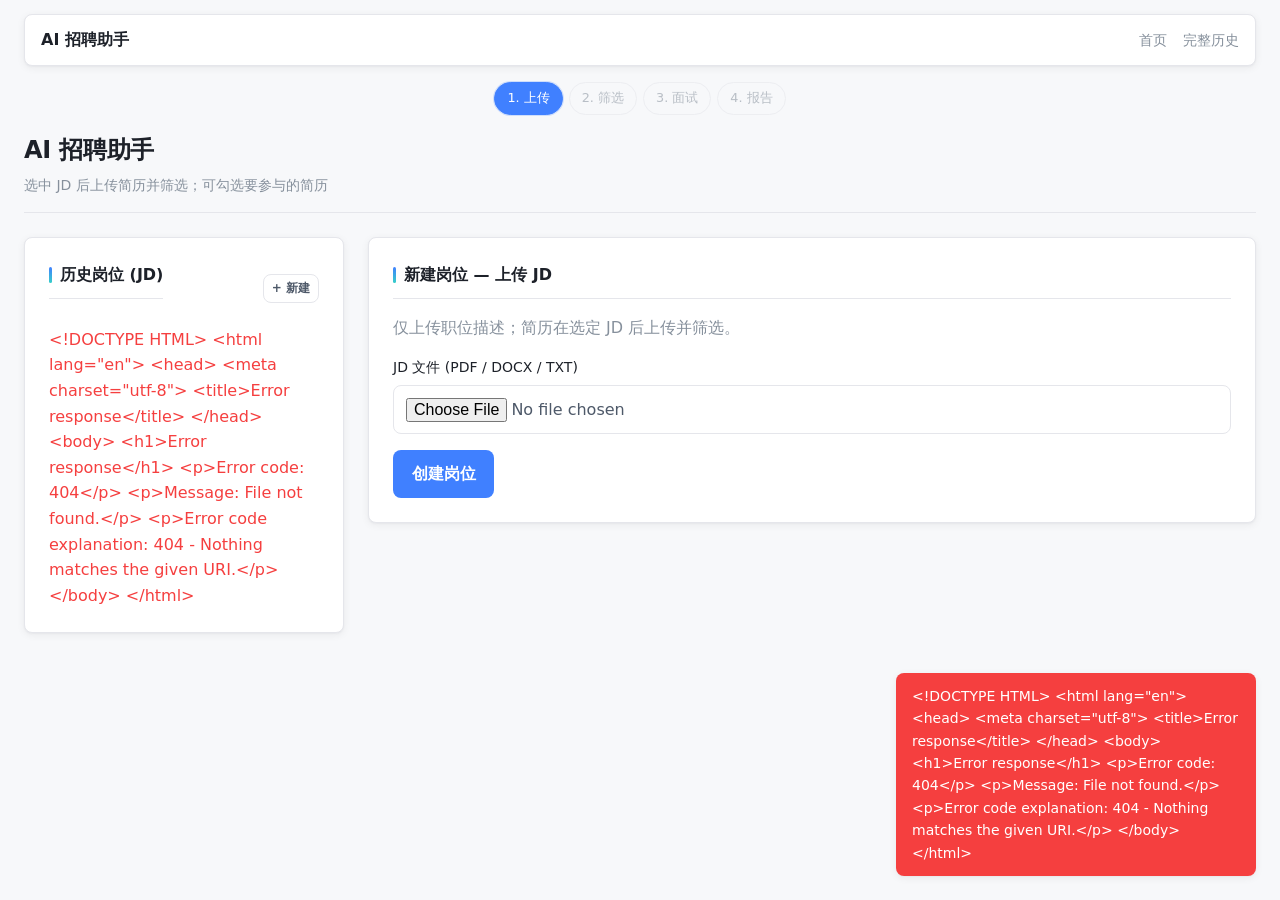
==== commit 2f3cbe0f: "UI布局美化" ====
--- a/static/index.html
+++ b/static/index.html
@@ -7,8 +7,8 @@
   <link rel="stylesheet" href="/static/css/style.css" />
   <link rel="stylesheet" href="/static/css/app-ui.css" />
 </head>
-<body class="app-page">
-  <div class="container home-page">
+<body class="app-page home-page">
+  <div class="container">
     <div id="app-nav"></div>
     <header class="page-header">
       <h1>AI 招聘助手</h1>
--- a/static/css/style.css
+++ b/static/css/style.css
@@ -330,10 +330,6 @@
 }
 
 /* Home page — job history sidebar */
-.home-page.container {
-  max-width: 1100px;
-}
-
 .home-layout {
   display: grid;
   grid-template-columns: 260px 1fr;
--- a/static/css/app-ui.css
+++ b/static/css/app-ui.css
@@ -14,6 +14,21 @@
   --space-md: 1rem;
   --space-lg: 1.5rem;
   --space-xl: 2rem;
+  --layout-max: 1440px;
+  --layout-max-xl: 1560px;
+}
+
+/* ── 宽屏容器（全站 app-page，与 interview-page 一致）── */
+body.app-page .container {
+  max-width: min(100%, var(--layout-max));
+  width: 100%;
+  padding: 0.875rem clamp(0.75rem, 2vw, 1.5rem) 1.5rem;
+}
+
+@media (min-width: 1600px) {
+  body.app-page .container {
+    max-width: min(100%, var(--layout-max-xl));
+  }
 }
 
 /* ── 页面标题区 ── */
@@ -251,6 +266,18 @@
 }
 
 /* ── 首页布局 ── */
+body.home-page .home-layout {
+  grid-template-columns: minmax(260px, 300px) minmax(0, 1fr);
+  gap: 1.25rem;
+}
+
+@media (min-width: 1280px) {
+  body.home-page .home-layout {
+    grid-template-columns: minmax(280px, 320px) minmax(0, 1fr);
+    gap: 1.5rem;
+  }
+}
+
 .home-layout {
   gap: var(--space-md);
 }
@@ -420,6 +447,14 @@
 
 /* ── 响应式 ── */
 @media (max-width: 640px) {
+  body.app-page .container {
+    padding: 0.75rem 0.625rem 1rem;
+  }
+
+  body.home-page .home-layout {
+    grid-template-columns: 1fr;
+  }
+
   .page-header h1 {
     font-size: 1.25rem;
   }
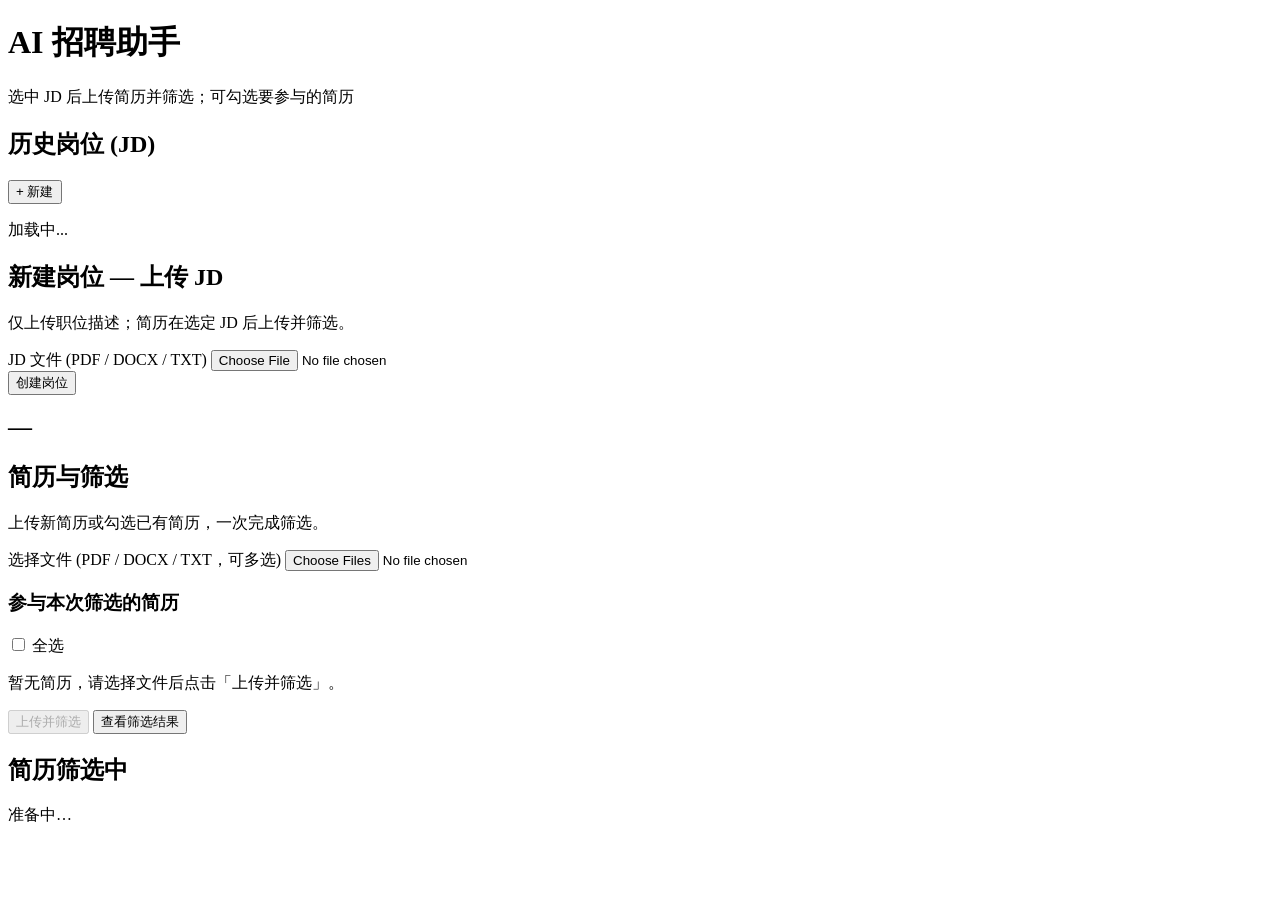
==== commit 7113ee3c: "docker配置" ====
--- a/static/index.html
+++ b/static/index.html
@@ -1,11 +1,12 @@
 <!DOCTYPE html>
 <html lang="zh-CN">
 <head>
+  <script src="./config.js"></script>
   <meta charset="UTF-8" />
   <meta name="viewport" content="width=device-width, initial-scale=1.0" />
   <title>AI 招聘助手 - 上传</title>
-  <link rel="stylesheet" href="/static/css/style.css" />
-  <link rel="stylesheet" href="/static/css/app-ui.css" />
+  <link rel="stylesheet" href="./static/css/style.css" />
+  <link rel="stylesheet" href="./static/css/app-ui.css" />
 </head>
 <body class="app-page home-page">
   <div class="container">
@@ -85,6 +86,6 @@
     </div>
   </div>
 
-  <script type="module" src="/static/js/home.js"></script>
+  <script type="module" src="./static/js/home.js"></script>
 </body>
 </html>
